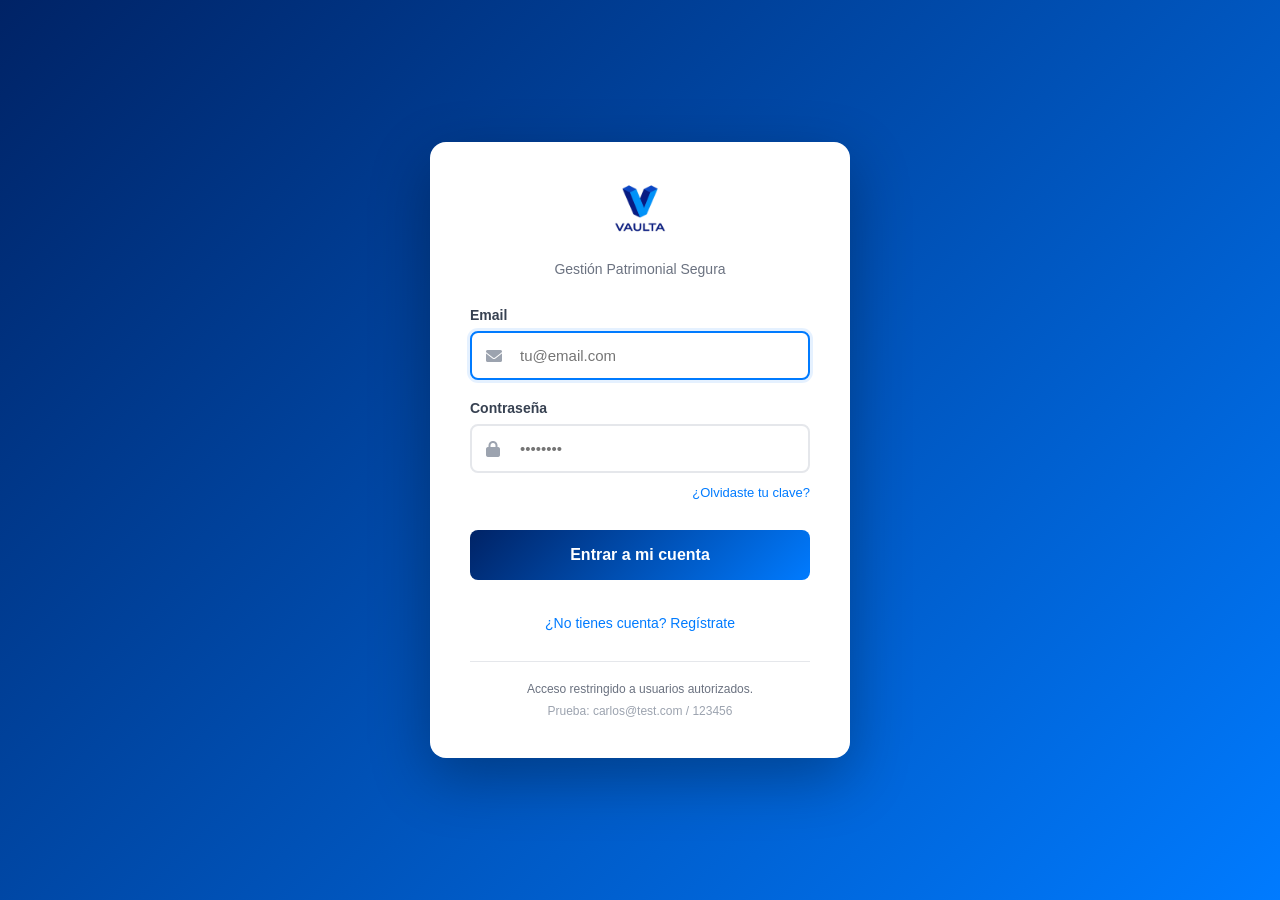
==== src/login.html @ 426b2173 "Version inicial: estructura docker y backend php" ====
<!DOCTYPE html>
<html lang="es">

<head>
    <meta charset="UTF-8">
    <meta name="viewport" content="width=device-width, initial-scale=1.0">
    <meta http-equiv="Cache-Control" content="no-cache, no-store, must-revalidate">
    <link rel="icon" type="image/svg+xml" href="images/favicon.svg">
    <title>Iniciar Sesión | Vaulta</title>
    <link rel="stylesheet" href="https://cdnjs.cloudflare.com/ajax/libs/font-awesome/6.0.0/css/all.min.css">
    <style>
        * {
            margin: 0;
            padding: 0;
            box-sizing: border-box;
        }

        body {
            font-family: 'Segoe UI', Tahoma, Geneva, Verdana, sans-serif;
            background: linear-gradient(135deg, #002366 0%, #007bff 100%);
            min-height: 100vh;
            display: flex;
            align-items: center;
            justify-content: center;
            padding: 20px;
        }

        .login-wrapper {
            width: 100%;
            max-width: 420px;
        }

        .login-box {
            background: white;
            border-radius: 16px;
            box-shadow: 0 20px 60px rgba(0, 0, 0, 0.3);
            padding: 40px;
            animation: slideUp 0.5s ease-out;
        }

        @keyframes slideUp {
            from {
                opacity: 0;
                transform: translateY(30px);
            }

            to {
                opacity: 1;
                transform: translateY(0);
            }
        }

        .login-header {
            text-align: center;
            margin-bottom: 30px;
        }

        .login-header h2 {
            color: #007bff;
            font-size: 32px;
            font-weight: 700;
            margin-bottom: 8px;
        }

        .login-header p {
            color: #6b7280;
            font-size: 14px;
        }

        .alert-error {
            background: #fee2e2;
            border: 1px solid #fecaca;
            color: #991b1b;
            padding: 12px 16px;
            border-radius: 8px;
            margin-bottom: 20px;
            font-size: 14px;
            display: none;
        }

        .alert-error.show {
            display: block;
            animation: shake 0.5s;
        }

        @keyframes shake {

            0%,
            100% {
                transform: translateX(0);
            }

            25% {
                transform: translateX(-10px);
            }

            75% {
                transform: translateX(10px);
            }
        }

        .login-form {
            display: flex;
            flex-direction: column;
            gap: 20px;
        }

        .input-group {
            display: flex;
            flex-direction: column;
            gap: 8px;
        }

        .input-group label {
            color: #374151;
            font-size: 14px;
            font-weight: 600;
        }

        .input-wrapper {
            position: relative;
        }

        .input-icon {
            position: absolute;
            left: 16px;
            top: 50%;
            transform: translateY(-50%);
            color: #9ca3af;
            font-size: 16px;
        }

        .input-wrapper input {
            width: 100%;
            padding: 14px 16px 14px 48px;
            border: 2px solid #e5e7eb;
            border-radius: 8px;
            font-size: 15px;
            transition: all 0.3s;
            outline: none;
        }

        .input-wrapper input:focus {
            border-color: #007bff;
            box-shadow: 0 0 0 3px rgba(0, 123, 255, 0.1);
        }

        .form-actions {
            display: flex;
            justify-content: flex-end;
            margin-top: -8px;
        }

        .forgot-pass {
            color: #007bff;
            font-size: 13px;
            text-decoration: none;
            transition: color 0.3s;
        }

        .forgot-pass:hover {
            color: #002366;
            text-decoration: underline;
        }

        .btn-submit {
            background: linear-gradient(135deg, #002366 0%, #007bff 100%);
            color: white;
            border: none;
            padding: 16px;
            border-radius: 8px;
            font-size: 16px;
            font-weight: 600;
            cursor: pointer;
            transition: all 0.3s;
            margin-top: 10px;
        }

        .btn-submit:hover {
            transform: translateY(-2px);
            box-shadow: 0 10px 25px rgba(0, 123, 255, 0.4);
        }

        .btn-submit:active {
            transform: translateY(0);
        }

        .login-footer {
            margin-top: 30px;
            text-align: center;
            padding-top: 20px;
            border-top: 1px solid #e5e7eb;
        }

        .login-footer p {
            color: #6b7280;
            font-size: 12px;
        }
    </style>
</head>

<body>

    <div class="login-wrapper">

        <div class="login-box">
            <div class="login-header">
                <img src="images/logologin.png" alt="Vaulta Logo" style="height: 60px; margin-bottom: 15px;">
                <p>Gestión Patrimonial Segura</p>
            </div>

            <div class="alert-error" id="errorAlert">
                <i class="fas fa-exclamation-circle"></i> Email o contraseña incorrectos
            </div>

            <div class="alert-error" id="deletedAlert"
                style="background: #c6f6d5; border-color: #9ae6b4; color: #22543d; display: none;">
                <i class="fas fa-check-circle"></i> Tu cuenta ha sido eliminada exitosamente
            </div>

            <form action="auth.php" method="POST" class="login-form">

                <div class="input-group">
                    <label for="email">Email</label>
                    <div class="input-wrapper">
                        <i class="fas fa-envelope input-icon"></i>
                        <input type="email" id="email" name="email" placeholder="tu@email.com" required autofocus>
                    </div>
                </div>

                <div class="input-group">
                    <label for="password">Contraseña</label>
                    <div class="input-wrapper">
                        <i class="fas fa-lock input-icon"></i>
                        <input type="password" id="password" name="password" placeholder="••••••••" required>
                    </div>
                </div>

                <div class="form-actions">
                    <a href="#" class="forgot-pass">¿Olvidaste tu clave?</a>
                </div>

                <button type="submit" class="btn-submit">
                    Entrar a mi cuenta
                </button>

                <a href="register.html"
                    style="display: block; text-align: center; margin-top: 15px; color: #007bff; text-decoration: none; font-size: 14px;">
                    ¿No tienes cuenta? Regístrate
                </a>
            </form>

            <div class="login-footer">
                <p>Acceso restringido a usuarios autorizados.</p>
                <p style="margin-top: 8px; color: #9ca3af;">Prueba: carlos@test.com / 123456</p>
            </div>
        </div>

    </div>

    <script>
        // Mostrar mensaje de error si existe el parámetro en la URL
        const urlParams = new URLSearchParams(window.location.search);
        if (urlParams.get('error') === '1') {
            document.getElementById('errorAlert').classList.add('show');
        }
        if (urlParams.get('deleted') === '1') {
            document.getElementById('deletedAlert').classList.add('show');
        }
    </script>

</body>

</html>
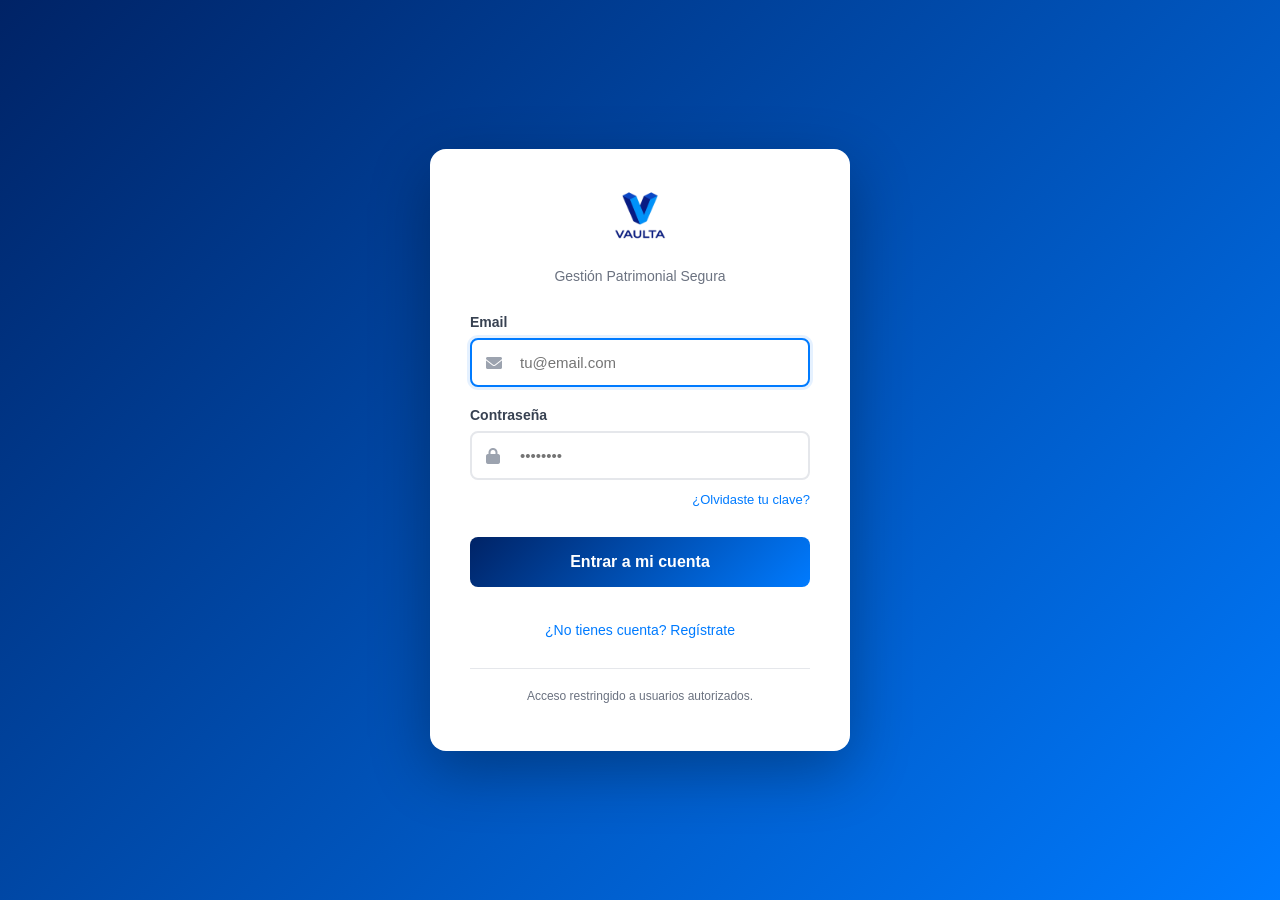
==== commit e09f09e6: "fix: eliminar credenciales de prueba del login; add readme.txt" ====
--- a/src/login.html
+++ b/src/login.html
@@ -197,6 +197,7 @@
             font-size: 12px;
         }
     </style>
+    <link rel="stylesheet" href="dark-mode.css">
 </head>
 
 <body>
@@ -237,7 +238,7 @@
                 </div>
 
                 <div class="form-actions">
-                    <a href="#" class="forgot-pass">¿Olvidaste tu clave?</a>
+                    <a href="forgot_password.php" class="forgot-pass">¿Olvidaste tu clave?</a>
                 </div>
 
                 <button type="submit" class="btn-submit">
@@ -252,7 +253,7 @@
 
             <div class="login-footer">
                 <p>Acceso restringido a usuarios autorizados.</p>
-                <p style="margin-top: 8px; color: #9ca3af;">Prueba: carlos@test.com / 123456</p>
+                <p style="margin-top: 8px; color: #9ca3af;"></p>
             </div>
         </div>
 
@@ -269,6 +270,7 @@
         }
     </script>
 
+    <script src="dark-mode.js"></script>
 </body>
 
 </html>
--- a/src/dark-mode.css
+++ b/src/dark-mode.css
@@ -0,0 +1,906 @@
+/* =====================================================
+   VAULTA - DARK MODE CSS  (versión definitiva)
+   Se activa cuando <body> tiene la clase 'dark-mode'
+   Todos los selectores usan !important para ganar
+   a los estilos inline de los archivos PHP.
+   ===================================================== */
+
+/* -------------------------------------------------------
+   BASE
+------------------------------------------------------- */
+body.dark-mode,
+html.dark-mode body {
+    background: #0f1523 !important;
+    color: #cbd5e0 !important;
+}
+
+/* -------------------------------------------------------
+   SIDEBAR (presente en todas las páginas internas)
+------------------------------------------------------- */
+body.dark-mode .sidebar {
+    background: #111827 !important;
+    background-image: none !important;
+    box-shadow: 2px 0 12px rgba(0, 0, 0, 0.5) !important;
+    border-right: 1px solid #1f2937 !important;
+}
+
+body.dark-mode .brand {
+    border-bottom-color: #1f2937 !important;
+}
+
+body.dark-mode .nav-links a {
+    color: #94a3b8 !important;
+}
+
+body.dark-mode .nav-links a:hover {
+    background: rgba(255, 255, 255, 0.06) !important;
+    color: #e2e8f0 !important;
+    border-left-color: #3b82f6 !important;
+}
+
+body.dark-mode .nav-links li.active a {
+    background: rgba(59, 130, 246, 0.12) !important;
+    color: #60a5fa !important;
+    border-left-color: #60a5fa !important;
+}
+
+body.dark-mode .logout-section {
+    border-top-color: #1f2937 !important;
+}
+
+body.dark-mode .btn-logout {
+    background: rgba(239, 68, 68, 0.12) !important;
+    border-color: rgba(239, 68, 68, 0.3) !important;
+    color: #fca5a5 !important;
+}
+
+body.dark-mode .btn-logout:hover {
+    background: rgba(239, 68, 68, 0.22) !important;
+}
+
+/* -------------------------------------------------------
+   FONDO PRINCIPAL (main-content area)
+------------------------------------------------------- */
+body.dark-mode .main-content {
+    background: #0f1523 !important;
+}
+
+/* -------------------------------------------------------
+   TOP BAR
+------------------------------------------------------- */
+body.dark-mode .top-bar {
+    background: #1a2235 !important;
+    border-color: #1f2937 !important;
+    box-shadow: 0 2px 8px rgba(0, 0, 0, 0.3) !important;
+}
+
+body.dark-mode .welcome-text h1 {
+    color: #f1f5f9 !important;
+}
+
+body.dark-mode .current-date,
+body.dark-mode .user-dni {
+    color: #64748b !important;
+}
+
+/* -------------------------------------------------------
+   TARJETAS / CONTENEDORES BLANCOS
+   (stat-card, profile-section, movements-section, etc.)
+------------------------------------------------------- */
+body.dark-mode .stat-card,
+body.dark-mode .card,
+body.dark-mode .balance-card,
+body.dark-mode .expense-card,
+body.dark-mode .profile-section,
+body.dark-mode .two-fa-section,
+body.dark-mode .danger-zone,
+body.dark-mode .movements-section,
+body.dark-mode .filters-section,
+body.dark-mode .recent-transactions,
+body.dark-mode .recurring-payments,
+body.dark-mode .filter-section,
+body.dark-mode .white-box,
+body.dark-mode .setup-container,
+body.dark-mode .chart-container,
+body.dark-mode .widget,
+body.dark-mode .section-card,
+/* prevision.php */
+body.dark-mode .section,
+body.dark-mode .proyeccion-card,
+body.dark-mode .recurrente-item,
+/* transferencias.php */
+body.dark-mode .transfer-section,
+body.dark-mode .account-card,
+body.dark-mode .recent-transfers,
+/* recurrentes.php */
+body.dark-mode .recurring-section,
+body.dark-mode .recurring-card,
+body.dark-mode .account-selector-section .selector-card {
+    background: #1a2235 !important;
+    border-color: #1f2937 !important;
+    box-shadow: 0 2px 8px rgba(0, 0, 0, 0.3) !important;
+}
+
+/* Variante peligro */
+body.dark-mode .danger-zone {
+    background: rgba(127, 29, 29, 0.12) !important;
+    border-color: rgba(239, 68, 68, 0.3) !important;
+}
+
+/* -------------------------------------------------------
+   ACCOUNT ITEM (perfil.php)
+------------------------------------------------------- */
+body.dark-mode .account-item {
+    background: #1f2d42 !important;
+    border-left-color: #3b82f6 !important;
+}
+
+body.dark-mode .account-name {
+    color: #f1f5f9 !important;
+}
+
+/* -------------------------------------------------------
+   SECTION TITLE / HEADERS
+------------------------------------------------------- */
+body.dark-mode .section-title {
+    color: #f1f5f9 !important;
+    border-bottom-color: #1f2937 !important;
+}
+
+body.dark-mode .danger-zone .section-title {
+    color: #fca5a5 !important;
+    border-bottom-color: rgba(239, 68, 68, 0.3) !important;
+}
+
+body.dark-mode .section-header h2,
+body.dark-mode .section-header h3 {
+    color: #f1f5f9 !important;
+}
+
+/* -------------------------------------------------------
+   TEXTO GENERAL
+------------------------------------------------------- */
+body.dark-mode h1,
+body.dark-mode h2,
+body.dark-mode h3,
+body.dark-mode h4,
+body.dark-mode h5 {
+    color: #f1f5f9 !important;
+}
+
+body.dark-mode p,
+body.dark-mode small,
+body.dark-mode .text-muted,
+body.dark-mode .stat-label,
+body.dark-mode .stat-title {
+    color: #94a3b8 !important;
+}
+
+body.dark-mode strong {
+    color: #e2e8f0 !important;
+}
+
+/* stat-value sigue el color de la tarjeta */
+body.dark-mode .stat-value {
+    color: #f1f5f9 !important;
+}
+
+/* -------------------------------------------------------
+   FORMULARIOS
+------------------------------------------------------- */
+body.dark-mode label,
+body.dark-mode .form-group label,
+body.dark-mode .filter-group label,
+body.dark-mode .input-group label,
+body.dark-mode .code-input-wrapper label {
+    color: #cbd5e0 !important;
+}
+
+body.dark-mode input[type="text"],
+body.dark-mode input[type="email"],
+body.dark-mode input[type="password"],
+body.dark-mode input[type="number"],
+body.dark-mode input[type="date"],
+body.dark-mode input[type="search"],
+body.dark-mode input[type="tel"],
+body.dark-mode .code-input,
+body.dark-mode select,
+body.dark-mode textarea {
+    background: #111827 !important;
+    border-color: #374151 !important;
+    color: #f1f5f9 !important;
+}
+
+body.dark-mode input::placeholder,
+body.dark-mode textarea::placeholder {
+    color: #4b5563 !important;
+}
+
+body.dark-mode input:focus,
+body.dark-mode select:focus,
+body.dark-mode textarea:focus,
+body.dark-mode .code-input:focus {
+    border-color: #3b82f6 !important;
+    box-shadow: 0 0 0 3px rgba(59, 130, 246, 0.18) !important;
+}
+
+/* Auth pages input wrapper */
+body.dark-mode .input-wrapper input {
+    background: #111827 !important;
+    border-color: #374151 !important;
+    color: #f1f5f9 !important;
+}
+
+body.dark-mode .input-icon {
+    color: #4b5563 !important;
+}
+
+/* -------------------------------------------------------
+   TABLAS
+------------------------------------------------------- */
+body.dark-mode .movements-table th,
+body.dark-mode .transactions-table th,
+body.dark-mode table th {
+    background: #111827 !important;
+    color: #64748b !important;
+    border-bottom-color: #1f2937 !important;
+}
+
+body.dark-mode .movements-table td,
+body.dark-mode .transactions-table td,
+body.dark-mode table td {
+    color: #cbd5e0 !important;
+    border-bottom-color: #1a2235 !important;
+}
+
+body.dark-mode .movements-table tr:hover,
+body.dark-mode .transactions-table tr:hover,
+body.dark-mode table tr:hover {
+    background: rgba(255, 255, 255, 0.03) !important;
+}
+
+/* Icon-box de la tabla */
+body.dark-mode .icon-box {
+    background: #1f2d42 !important;
+    color: #60a5fa !important;
+}
+
+/* -------------------------------------------------------
+   BOTONES SECUNDARIOS
+------------------------------------------------------- */
+body.dark-mode .btn-cancel {
+    background: #1f2d42 !important;
+    color: #cbd5e0 !important;
+    border: 1px solid #374151 !important;
+}
+
+body.dark-mode .btn-cancel:hover {
+    background: #263347 !important;
+}
+
+body.dark-mode .btn-delete,
+body.dark-mode .btn-delete-account {
+    background: rgba(239, 68, 68, 0.12) !important;
+    color: #fca5a5 !important;
+}
+
+body.dark-mode .btn-delete:hover,
+body.dark-mode .btn-delete-account:hover {
+    background: rgba(239, 68, 68, 0.25) !important;
+    color: #fff !important;
+}
+
+/* -------------------------------------------------------
+   MODALES
+------------------------------------------------------- */
+body.dark-mode .modal-content {
+    background: #1a2235 !important;
+    border: 1px solid #1f2937 !important;
+    box-shadow: 0 20px 60px rgba(0, 0, 0, 0.6) !important;
+}
+
+body.dark-mode .modal-header {
+    border-bottom-color: #1f2937 !important;
+}
+
+body.dark-mode .modal-header h3 {
+    color: #f1f5f9 !important;
+}
+
+/* -------------------------------------------------------
+   ALERTAS
+------------------------------------------------------- */
+body.dark-mode .alert-success,
+body.dark-mode .mensaje-exito {
+    background: rgba(34, 197, 94, 0.1) !important;
+    border-color: rgba(34, 197, 94, 0.3) !important;
+    color: #86efac !important;
+}
+
+body.dark-mode .alert-error,
+body.dark-mode .mensaje-error {
+    background: rgba(239, 68, 68, 0.1) !important;
+    border-color: rgba(239, 68, 68, 0.3) !important;
+    color: #fca5a5 !important;
+}
+
+body.dark-mode .alert-warning {
+    background: rgba(245, 158, 11, 0.1) !important;
+    border-color: rgba(245, 158, 11, 0.3) !important;
+    color: #fcd34d !important;
+}
+
+body.dark-mode .info-alert,
+body.dark-mode .danger-warning {
+    background: rgba(255, 255, 255, 0.04) !important;
+    border-color: rgba(255, 255, 255, 0.08) !important;
+    color: #94a3b8 !important;
+}
+
+body.dark-mode .danger-warning p {
+    color: #fca5a5 !important;
+}
+
+/* -------------------------------------------------------
+   SELECTOR DE CUENTA (dashboard)
+------------------------------------------------------- */
+body.dark-mode .account-selector-section {
+    background: transparent !important;
+}
+
+/* -------------------------------------------------------
+   RECURRING ITEMS
+------------------------------------------------------- */
+body.dark-mode .recurring-item {
+    background: #1f2d42 !important;
+    border-color: #1f2937 !important;
+}
+
+body.dark-mode .rec-period {
+    color: #64748b !important;
+}
+
+/* -------------------------------------------------------
+   SETUP PAGE
+------------------------------------------------------- */
+body.dark-mode .setup-container {
+    background: #1a2235 !important;
+    border-color: #1f2937 !important;
+}
+
+body.dark-mode .setup-header {
+    background: rgba(59, 130, 246, 0.08) !important;
+    border-bottom-color: #1f2937 !important;
+    color: #e2e8f0 !important;
+}
+
+/* -------------------------------------------------------
+   PÁGINAS AUTH (login, forgot, reset, 2fa)
+   El body ya tiene background oscuro del selector base.
+------------------------------------------------------- */
+body.dark-mode .login-box,
+body.dark-mode .form-box {
+    background: #1a2235 !important;
+    border: 1px solid #1f2937 !important;
+    box-shadow: 0 20px 60px rgba(0, 0, 0, 0.6) !important;
+}
+
+body.dark-mode .login-header h2,
+body.dark-mode .form-header h2 {
+    color: #93c5fd !important;
+}
+
+body.dark-mode .login-header p,
+body.dark-mode .form-header p {
+    color: #64748b !important;
+}
+
+body.dark-mode .email-badge {
+    background: #1f2d42 !important;
+    color: #93c5fd !important;
+}
+
+body.dark-mode .forgot-pass,
+body.dark-mode .back-link,
+body.dark-mode .resend-btn {
+    color: #60a5fa !important;
+}
+
+body.dark-mode .forgot-pass:hover,
+body.dark-mode .back-link:hover,
+body.dark-mode .resend-btn:hover {
+    color: #93c5fd !important;
+}
+
+body.dark-mode .login-footer {
+    border-top-color: #1f2937 !important;
+}
+
+body.dark-mode .login-footer p {
+    color: #64748b !important;
+}
+
+body.dark-mode .password-rules {
+    background: #111827 !important;
+    border-color: #374151 !important;
+    color: #94a3b8 !important;
+}
+
+body.dark-mode .timer-info {
+    color: #64748b !important;
+}
+
+/* -------------------------------------------------------
+   TOGGLE BUTTON (se inyecta en .top-bar)
+------------------------------------------------------- */
+.btn-dark-mode {
+    background: transparent;
+    border: none;
+    font-size: 18px;
+    color: #64748b;
+    cursor: pointer;
+    transition: all 0.25s;
+    padding: 8px 10px;
+    border-radius: 8px;
+    display: inline-flex;
+    align-items: center;
+    justify-content: center;
+    flex-shrink: 0;
+}
+
+.btn-dark-mode:hover {
+    color: #3b82f6;
+    background: rgba(59, 130, 246, 0.08);
+}
+
+body.dark-mode .btn-dark-mode {
+    color: #f59e0b;
+}
+
+body.dark-mode .btn-dark-mode:hover {
+    color: #fbbf24;
+    background: rgba(245, 158, 11, 0.1);
+}
+
+/* -------------------------------------------------------
+   POSITIVO / NEGATIVO
+------------------------------------------------------- */
+body.dark-mode .positive,
+body.dark-mode .amount.positive,
+body.dark-mode .stat-value.positive,
+body.dark-mode .account-balance.positive {
+    color: #4ade80 !important;
+}
+
+body.dark-mode .negative,
+body.dark-mode .amount.negative,
+body.dark-mode .account-balance.negative {
+    color: #f87171 !important;
+}
+
+/* -------------------------------------------------------
+   SCROLLBAR
+------------------------------------------------------- */
+body.dark-mode ::-webkit-scrollbar {
+    width: 6px;
+    height: 6px;
+}
+
+body.dark-mode ::-webkit-scrollbar-track {
+    background: #111827;
+}
+
+body.dark-mode ::-webkit-scrollbar-thumb {
+    background: #374151;
+    border-radius: 3px;
+}
+
+body.dark-mode ::-webkit-scrollbar-thumb:hover {
+    background: #4b5563;
+}
+
+/* -------------------------------------------------------
+   COLORES INLINE STYLE OVERRIDE
+   Algunos elementos tienen style="color: #718096" inline.
+   El !important del external CSS GANA sobre style inline
+   solo si el selector es igual o más específico.
+   Aquí forzamos con un selector de alta especificidad.
+------------------------------------------------------- */
+body.dark-mode td[style],
+body.dark-mode small[style],
+body.dark-mode span[style*="color: #718096"],
+body.dark-mode span[style*="color:#718096"] {
+    color: #94a3b8 !important;
+}
+
+body.dark-mode h3[style*="color: #2d3748"],
+body.dark-mode h3[style*="color:#2d3748"],
+body.dark-mode p[style*="color: #718096"],
+body.dark-mode p[style*="color:#718096"] {
+    color: #cbd5e0 !important;
+}
+
+/* =======================================================
+   PREVISION.PHP � estilos especificos
+   ======================================================= */
+
+body.dark-mode .proyeccion-card {
+    background: #1f2d42 !important;
+    border-left-color: #3b82f6 !important;
+}
+body.dark-mode .proyeccion-card.alerta {
+    background: rgba(239, 68, 68, 0.08) !important;
+    border-left-color: #f87171 !important;
+}
+body.dark-mode .proyeccion-mes { color: #f1f5f9 !important; }
+body.dark-mode .proyeccion-gasto { color: #64748b !important; }
+
+body.dark-mode .recurrente-item {
+    background: #1f2d42 !important;
+    border-left-color: #3b82f6 !important;
+}
+body.dark-mode .recurrente-item.ingreso { border-left-color: #4ade80 !important; }
+body.dark-mode .recurrente-icon { background: #1a2235 !important; color: #60a5fa !important; }
+body.dark-mode .recurrente-details h4 { color: #f1f5f9 !important; }
+
+body.dark-mode .stat-card.primary {
+    background: linear-gradient(135deg, #1e3a6e 0%, #1a56db 100%) !important;
+}
+body.dark-mode .stat-card.success {
+    background: linear-gradient(135deg, #166534 0%, #16a34a 100%) !important;
+}
+body.dark-mode .stat-card.danger {
+    background: linear-gradient(135deg, #7f1d1d 0%, #dc2626 100%) !important;
+}
+
+/* =======================================================
+   TRANSFERENCIAS.PHP � estilos especificos
+   ======================================================= */
+
+body.dark-mode .account-card {
+    background: #1f2d42 !important;
+    border-left-color: #3b82f6 !important;
+}
+body.dark-mode .account-card-header h3 { color: #f1f5f9 !important; }
+body.dark-mode .account-initial { color: #64748b !important; }
+
+body.dark-mode .section-header { border-bottom-color: #1f2937 !important; }
+body.dark-mode .section-header i { color: #60a5fa !important; }
+
+body.dark-mode .transfers-table th {
+    background: #111827 !important;
+    color: #64748b !important;
+    border-bottom-color: #1f2937 !important;
+}
+body.dark-mode .transfers-table td {
+    color: #cbd5e0 !important;
+    border-bottom-color: #1a2235 !important;
+}
+body.dark-mode .transfers-table tr:hover { background: rgba(255,255,255,0.03) !important; }
+
+/* =======================================================
+   RECURRENTES.PHP � estilos especificos
+   ======================================================= */
+
+body.dark-mode .recurring-card {
+    background: #1f2d42 !important;
+    border-left-color: #3b82f6 !important;
+}
+body.dark-mode .recurring-card.inactive {
+    opacity: 0.5 !important;
+    border-left-color: #374151 !important;
+}
+body.dark-mode .rec-icon { background: #1a2235 !important; color: #60a5fa !important; }
+body.dark-mode .rec-name { color: #f1f5f9 !important; }
+body.dark-mode .rec-details { color: #64748b !important; border-top-color: #1f2937 !important; }
+
+body.dark-mode .btn-toggle {
+    background: #1f2d42 !important;
+    color: #94a3b8 !important;
+    border: 1px solid #374151 !important;
+}
+body.dark-mode .btn-toggle:hover { background: #263347 !important; }
+body.dark-mode .btn-toggle.active {
+    background: rgba(34, 197, 94, 0.15) !important;
+    color: #4ade80 !important;
+    border-color: rgba(34, 197, 94, 0.3) !important;
+}
+
+body.dark-mode .btn-delete-rec {
+    background: rgba(239, 68, 68, 0.12) !important;
+    color: #fca5a5 !important;
+}
+body.dark-mode .btn-delete-rec:hover {
+    background: rgba(239, 68, 68, 0.25) !important;
+    color: #fff !important;
+}
+
+body.dark-mode .estimador-link-small a {
+    background: #1f2d42 !important;
+    border-color: #374151 !important;
+    color: #60a5fa !important;
+}
+body.dark-mode .estimador-link-small a:hover {
+    background: #263347 !important;
+    border-color: #3b82f6 !important;
+}
+
+/* =======================================================
+   OBJETIVOS.PHP - estilos especificos
+   ======================================================= */
+
+/* Layout: objetivos usa sidebar fixed + margin-left en main-content */
+body.dark-mode .main-content {
+    background: #0f1523 !important;
+}
+
+/* Card principal de objetivos */
+body.dark-mode .content-grid .card {
+    background: #1a2235 !important;
+    border-color: #1f2937 !important;
+    box-shadow: 0 2px 8px rgba(0,0,0,0.3) !important;
+}
+
+body.dark-mode .card h2 {
+    color: #f1f5f9 !important;
+}
+
+/* Goal cards - tienen gradiente propio, lo oscurecemos */
+body.dark-mode .goal-card {
+    background: linear-gradient(135deg, #1a2235 0%, #1e2d4a 100%) !important;
+    box-shadow: 0 4px 15px rgba(0,0,0,0.3) !important;
+}
+
+body.dark-mode .goal-title {
+    color: #f1f5f9 !important;
+}
+
+body.dark-mode .goal-description {
+    color: #94a3b8 !important;
+}
+
+body.dark-mode .goal-amounts .current {
+    color: #4ade80 !important;
+}
+
+body.dark-mode .goal-amounts .target {
+    color: #64748b !important;
+}
+
+body.dark-mode .progress-bar-container {
+    background: rgba(255,255,255,0.1) !important;
+}
+
+body.dark-mode .progress-percentage {
+    color: #f1f5f9 !important;
+}
+
+body.dark-mode .goal-meta {
+    border-top-color: rgba(255,255,255,0.1) !important;
+}
+
+body.dark-mode .goal-date {
+    color: #64748b !important;
+}
+
+/* Botones de icono circulares */
+body.dark-mode .btn-icon {
+    background: #1f2d42 !important;
+    color: #94a3b8 !important;
+    border: 1px solid #374151 !important;
+}
+
+body.dark-mode .btn-icon:hover {
+    background: #3b82f6 !important;
+    color: white !important;
+    border-color: #3b82f6 !important;
+}
+
+body.dark-mode .btn-icon.delete:hover {
+    background: #ef4444 !important;
+    border-color: #ef4444 !important;
+}
+
+/* Modal de objetivos (usa .active en vez de .show) */
+body.dark-mode .modal.active .modal-content,
+body.dark-mode #goalModal .modal-content {
+    background: #1a2235 !important;
+    border: 1px solid #1f2937 !important;
+    box-shadow: 0 20px 60px rgba(0,0,0,0.6) !important;
+}
+
+body.dark-mode .modal-header h2 {
+    color: #f1f5f9 !important;
+}
+
+body.dark-mode .close-modal {
+    color: #64748b !important;
+}
+
+body.dark-mode .close-modal:hover {
+    color: #f87171 !important;
+}
+
+/* Icon selector */
+body.dark-mode .icon-option {
+    border-color: #374151 !important;
+    background: #1f2d42 !important;
+}
+
+body.dark-mode .icon-option:hover {
+    border-color: #3b82f6 !important;
+}
+
+body.dark-mode .icon-option.selected {
+    background: #3b82f6 !important;
+    border-color: #3b82f6 !important;
+}
+
+/* Alertas de objetivos (.alert.success / .alert.error) */
+body.dark-mode .alert.success {
+    background: rgba(34, 197, 94, 0.1) !important;
+    border-color: rgba(34, 197, 94, 0.3) !important;
+    color: #86efac !important;
+}
+
+body.dark-mode .alert.error {
+    background: rgba(239, 68, 68, 0.1) !important;
+    border-color: rgba(239, 68, 68, 0.3) !important;
+    color: #fca5a5 !important;
+}
+
+/* Empty state de objetivos */
+body.dark-mode .empty-state h3 {
+    color: #f1f5f9 !important;
+}
+
+body.dark-mode .empty-state i {
+    color: #374151 !important;
+}
+
+/* User profile widget en top-bar */
+body.dark-mode .user-dni {
+    color: #64748b !important;
+}
+
+/* =======================================================
+   DASHBOARD - fix tabla de ultimos movimientos
+   ======================================================= */
+
+/* Asegura que el amount en la tabla no herede 36px de .amount de las cards */
+body.dark-mode .transactions-table .amount {
+    font-size: 15px !important;
+    font-weight: 600 !important;
+    white-space: nowrap !important;
+}
+
+/* Recurrentes en dashboard */
+body.dark-mode .rec-info strong {
+    color: #f1f5f9 !important;
+}
+
+body.dark-mode .rec-amount {
+    color: #94a3b8 !important;
+}
+
+/* =======================================================
+   ESTIMADOR DE GASTOS - dark mode
+   ======================================================= */
+
+/* Fondo general de la pagina del estimador */
+body.dark-mode .dashboard-wrapper {
+    background: #0f1523 !important;
+}
+
+/* Cabecera (top-bar) del estimador */
+body.dark-mode .top-bar {
+    background: #1a2235 !important;
+    border: 1px solid #1f2937 !important;
+    box-shadow: 0 2px 8px rgba(0,0,0,0.4) !important;
+}
+
+body.dark-mode .welcome-text h1 {
+    color: #f1f5f9 !important;
+}
+
+body.dark-mode .subtitle {
+    color: #64748b !important;
+}
+
+/* Secciones del formulario (.form-section) */
+body.dark-mode .form-section {
+    background: #1a2235 !important;
+    border: 1px solid #1f2937 !important;
+    box-shadow: 0 2px 8px rgba(0,0,0,0.4) !important;
+}
+
+body.dark-mode .section-title {
+    color: #f1f5f9 !important;
+    border-bottom-color: #1f2937 !important;
+}
+
+/* Selector de cuenta */
+body.dark-mode .cuenta-selector label {
+    color: #cbd5e0 !important;
+}
+
+body.dark-mode .cuenta-selector select {
+    background: #0f1523 !important;
+    border-color: #374151 !important;
+    color: #e2e8f0 !important;
+}
+
+body.dark-mode .cuenta-selector select:focus {
+    border-color: #3b82f6 !important;
+    box-shadow: 0 0 0 3px rgba(59,130,246,0.15) !important;
+}
+
+/* Tarjetas de categoria (.categoria-item) */
+body.dark-mode .categoria-item {
+    background: #0f1523 !important;
+    border-left-color: #3b82f6 !important;
+}
+
+body.dark-mode .categoria-item.ingreso {
+    border-left-color: #22c55e !important;
+}
+
+body.dark-mode .categoria-nombre {
+    color: #e2e8f0 !important;
+}
+
+/* Inputs de cantidad dentro de cada categoria */
+body.dark-mode .input-group input {
+    background: #1a2235 !important;
+    border-color: #374151 !important;
+    color: #e2e8f0 !important;
+}
+
+body.dark-mode .input-group input::placeholder {
+    color: #4b5563 !important;
+}
+
+body.dark-mode .input-group input:focus {
+    border-color: #3b82f6 !important;
+    box-shadow: 0 0 0 3px rgba(59,130,246,0.15) !important;
+}
+
+body.dark-mode .input-group .currency {
+    color: #64748b !important;
+}
+
+/* Alertas informativas (.alert-info, .alert-warning, .alert-error) */
+body.dark-mode .alert-info {
+    background: rgba(59,130,246,0.08) !important;
+    border-color: rgba(59,130,246,0.3) !important;
+    color: #93c5fd !important;
+}
+
+body.dark-mode .alert-warning {
+    background: rgba(245,158,11,0.08) !important;
+    border-color: rgba(245,158,11,0.3) !important;
+    color: #fcd34d !important;
+}
+
+body.dark-mode .alert-error {
+    background: rgba(239,68,68,0.08) !important;
+    border-color: rgba(239,68,68,0.3) !important;
+    color: #fca5a5 !important;
+}
+
+/* Info box azul degradado - se conserva el color pero se ajusta el texto */
+body.dark-mode .info-box {
+    background: linear-gradient(135deg, #0d2057 0%, #1a56db 100%) !important;
+    box-shadow: 0 4px 16px rgba(0,0,0,0.4) !important;
+}
+
+/* Boton secundario (Limpiar) */
+body.dark-mode .btn-secondary {
+    background: #1f2d42 !important;
+    color: #cbd5e0 !important;
+    border: 1px solid #374151 !important;
+}
+
+body.dark-mode .btn-secondary:hover {
+    background: #263347 !important;
+}
